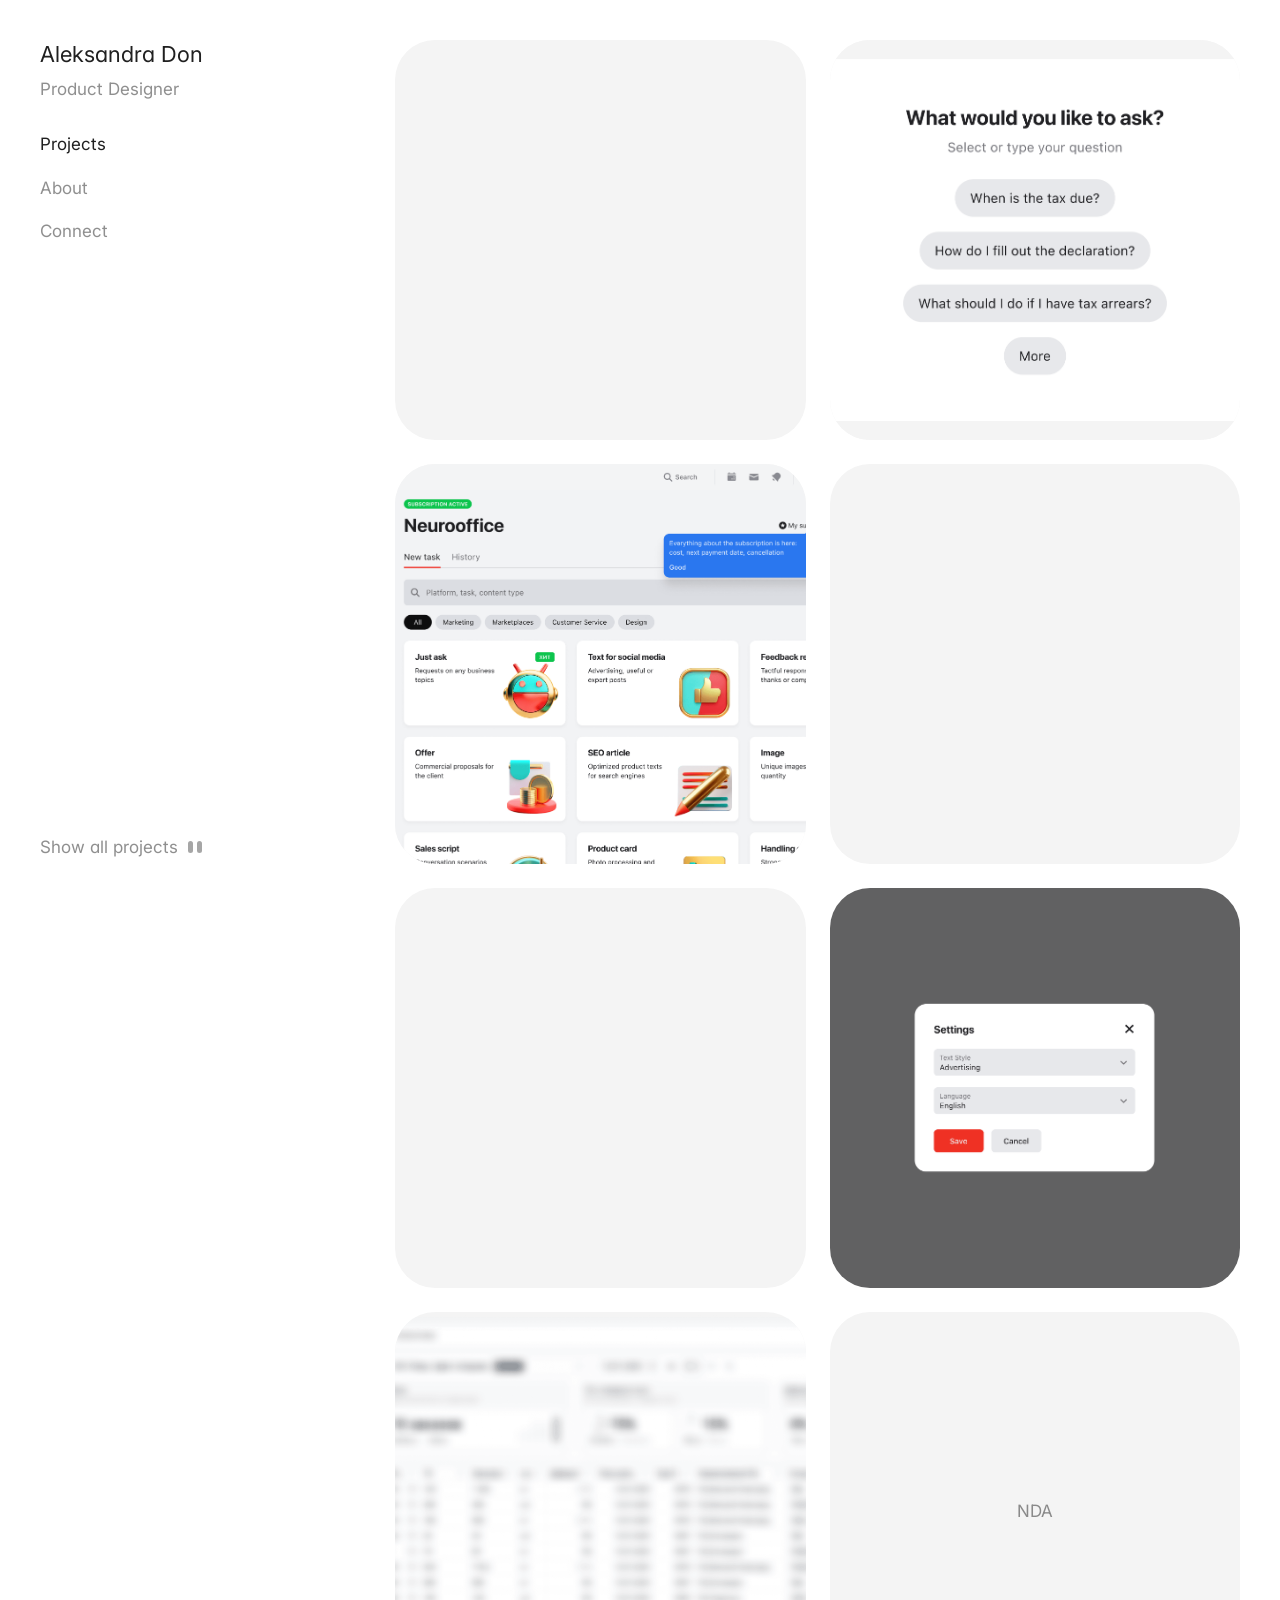
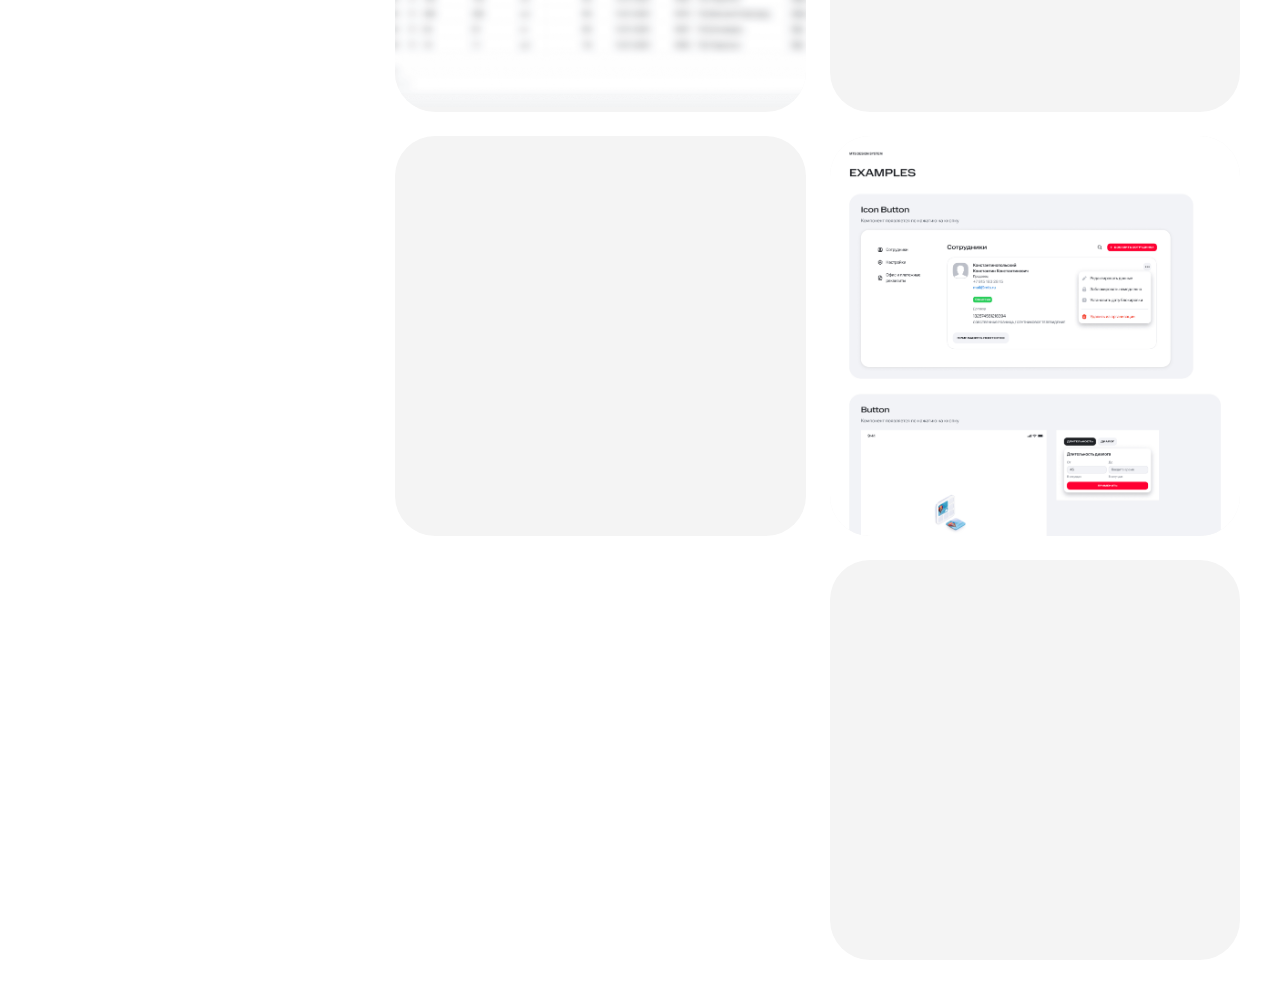
==== index.html @ d57b7e3f "Port portfolio from Framer to static HTML/CSS Rebuild alliedon.com as plain HTML/CSS/JS for GitHub P" ====
<!doctype html>
<html lang="en">
<head>
  <meta charset="utf-8">
  <meta name="viewport" content="width=device-width, initial-scale=1">
  <title>Aleksandra Don</title>
  <meta name="description" content="Aleksandra Don — Product Designer with 5+ years in IT, creating award-winning digital products across AI, banking, fintech, SaaS, telecom, and retail.">
  <link rel="canonical" href="https://alliedon.com/">
  <link rel="icon" href="assets/media/o0QB1AW4fPHKQe18LemVidWaJQ.png">
  <meta property="og:type" content="website">
  <meta property="og:title" content="Aleksandra Don">
  <meta property="og:url" content="https://alliedon.com/">
  <meta name="twitter:card" content="summary_large_image">
  <link rel="preconnect" href="https://fonts.googleapis.com">
  <link rel="preconnect" href="https://fonts.gstatic.com" crossorigin>
  <link rel="stylesheet" href="https://fonts.googleapis.com/css2?family=Inter:wght@400;500;600&display=swap">
  <link rel="stylesheet" href="assets/css/style.css">
</head>
<body>
  <div class="layout">
    <aside class="sidebar">
      <a class="brand" href="./">
        <p class="brand__name">Aleksandra Don</p>
        <p class="brand__role">Product Designer</p>
      </a>
      <nav class="nav">
        <a href="./" aria-current="page">Projects</a>
        <a href="./about">About</a>
        <a href="./connect">Connect</a>
      </nav>
      <div class="sidebar__bottom">
        <div class="all-projects" id="all-projects">
          <ul>
          <li><a href="./neurooffice-integration"><span>Neurooffice. Integration</span><svg class="arrow" viewBox="0 0 10 10" aria-hidden="true"><path d="M2 8 8 2M3.5 2H8v4.5" fill="none" stroke="currentColor" stroke-width="1.3"/></svg><br><span class="meta">Alfa-Bank · 2025</span></a></li>
          <li><a href="./neurooffice-subscription"><span>Neurooffice. Subscription</span><svg class="arrow" viewBox="0 0 10 10" aria-hidden="true"><path d="M2 8 8 2M3.5 2H8v4.5" fill="none" stroke="currentColor" stroke-width="1.3"/></svg><br><span class="meta">Alfa-Bank · 2024</span></a></li>
          <li><a href="./neurooffice-first-launch"><span>Neurooffice. First launch</span><svg class="arrow" viewBox="0 0 10 10" aria-hidden="true"><path d="M2 8 8 2M3.5 2H8v4.5" fill="none" stroke="currentColor" stroke-width="1.3"/></svg><br><span class="meta">Alfa-Bank · 2024</span></a></li>
          <li><a href="./saas-x5"><span>SaaS at X5 Group</span><svg class="arrow" viewBox="0 0 10 10" aria-hidden="true"><path d="M2 8 8 2M3.5 2H8v4.5" fill="none" stroke="currentColor" stroke-width="1.3"/></svg><br><span class="meta">Pinkman · 2023</span></a></li>
          <li><a href="./design-system-mts"><span>Design System at MTS</span><svg class="arrow" viewBox="0 0 10 10" aria-hidden="true"><path d="M2 8 8 2M3.5 2H8v4.5" fill="none" stroke="currentColor" stroke-width="1.3"/></svg><br><span class="meta">Pinkman · 2023</span></a></li>
          <li><a href="./website-yandex"><span>Yandex. Maps API</span><svg class="arrow" viewBox="0 0 10 10" aria-hidden="true"><path d="M2 8 8 2M3.5 2H8v4.5" fill="none" stroke="currentColor" stroke-width="1.3"/></svg><br><span class="meta">Pinkman · 2023</span></a></li>
          </ul>
        </div>
        <button class="toggle" type="button" aria-expanded="false" aria-controls="all-projects">
          <span class="toggle__label">Show all projects</span>
          <span class="eyes" aria-hidden="true"><i></i><i></i></span>
        </button>
      </div>
    </aside>
    <main class="main">
      <div class="projects">
        <a class="project" href="./neurooffice-integration">
          <div class="project__info">
            <div>
              <p class="project__title">Neurooffice. Integration<svg class="arrow" viewBox="0 0 10 10" aria-hidden="true"><path d="M2 8 8 2M3.5 2H8v4.5" fill="none" stroke="currentColor" stroke-width="1.3"/></svg></p>
              <p class="project__meta">Alfa-Bank · 2025</p>
            </div>
            <p class="project__desc">A pre-built front-end solution that surfaces value in context</p>
          </div>
          <div class="card"><video data-autoplay src="assets/media/XNSOhNPNJkphBtdDQxHjcN2d7bk.mp4" muted loop playsinline preload="metadata" aria-label="Neurohelper widget onboarding"></video></div>
          <div class="card"><img src="assets/media/m2IlB1ifg9iGcU8bBzwZjWSWqc.png" alt="Pre-filled suggestions" loading="lazy" decoding="async"></div>
        </a>
        <a class="project" href="./neurooffice-subscription">
          <div class="project__info">
            <div>
              <p class="project__title">Neurooffice. Subscription<svg class="arrow" viewBox="0 0 10 10" aria-hidden="true"><path d="M2 8 8 2M3.5 2H8v4.5" fill="none" stroke="currentColor" stroke-width="1.3"/></svg></p>
              <p class="project__meta">Alfa-Bank · 2025</p>
            </div>
            <p class="project__desc">Reused an existing subscription while creating a new, unified design solution</p>
          </div>
          <div class="card card--top"><img src="assets/media/Y5hXfFVx2pVeU9mkATgSWiGW04.png" alt="Neurooffice main screen" loading="lazy" decoding="async"></div>
          <div class="card"><video data-autoplay src="assets/media/aD5XOGjhaXHEwcovkmZm0OGRg.mp4" muted loop playsinline preload="metadata" aria-label="Subscription status"></video></div>
        </a>
        <a class="project" href="./neurooffice-first-launch">
          <div class="project__info">
            <div>
              <p class="project__title">Neurooffice. First launch<svg class="arrow" viewBox="0 0 10 10" aria-hidden="true"><path d="M2 8 8 2M3.5 2H8v4.5" fill="none" stroke="currentColor" stroke-width="1.3"/></svg></p>
              <p class="project__meta">Alfa-Bank · 2024</p>
            </div>
            <p class="project__desc">The first AI assistant for entrepreneurs released by a major bank</p>
          </div>
          <div class="card"><video data-autoplay src="assets/media/XR9e98kRigrLHrKIsAO0ygyA.mp4" muted loop playsinline preload="metadata" aria-label="Chat with the AI assistant"></video></div>
          <div class="card"><img src="assets/media/PzLWr09lmMW2Z3NQWyFsgYtmhrQ.png" alt="Settings" loading="lazy" decoding="async"></div>
        </a>
        <a class="project" href="./saas-x5">
          <div class="project__info">
            <div>
              <p class="project__title">SaaS at X5 Group<svg class="arrow" viewBox="0 0 10 10" aria-hidden="true"><path d="M2 8 8 2M3.5 2H8v4.5" fill="none" stroke="currentColor" stroke-width="1.3"/></svg></p>
              <p class="project__meta">Pinkman · 2023</p>
            </div>
            <p class="project__desc">Built a new routing and allocation tool</p>
          </div>
          <div class="card"><img src="assets/media/Wcyl3ICM5LLOUt95su3lZ6Dc0.png" alt="Dashboard under NDA" loading="lazy" decoding="async"></div>
          <div class="card card--nda">NDA</div>
        </a>
        <a class="project" href="./design-system-mts">
          <div class="project__info">
            <div>
              <p class="project__title">Design System at MTS<svg class="arrow" viewBox="0 0 10 10" aria-hidden="true"><path d="M2 8 8 2M3.5 2H8v4.5" fill="none" stroke="currentColor" stroke-width="1.3"/></svg></p>
              <p class="project__meta">MTS · 2024</p>
            </div>
            <p class="project__desc">Contributed to a design system of 100+ components</p>
          </div>
          <div class="card"><video data-autoplay src="assets/media/ksz6yS9JbgJQtmUY7zKp3h9gZVs.mp4" muted loop playsinline preload="metadata" aria-label="Component variables in Figma"></video></div>
          <div class="card card--top"><img src="assets/media/TXQ9FqeJgqLDanKipiMxZXnU.png" alt="Design system documentation" loading="lazy" decoding="async"></div>
        </a>
        <a class="project" href="./website-yandex">
          <div class="project__info">
            <div>
              <p class="project__title">Yandex. Maps API<svg class="arrow" viewBox="0 0 10 10" aria-hidden="true"><path d="M2 8 8 2M3.5 2H8v4.5" fill="none" stroke="currentColor" stroke-width="1.3"/></svg></p>
              <p class="project__meta">Pinkman · 2023</p>
            </div>
            <p class="project__desc">A new website with a self-service approach</p>
          </div>
          <div class="card"><img src="assets/media/xk5zmHJSEePzuOVRB2vJxVJq8.png" alt="Yandex Maps API website" loading="lazy" decoding="async"></div>
          <div class="card"><video data-autoplay src="assets/media/uqBArHXqhutcguc9Xy2ak7jnLI.mp4" muted loop playsinline preload="metadata" aria-label="Yandex Maps API website animation"></video></div>
        </a>
      </div>
    </main>
  </div>
  <script src="assets/js/main.js" defer></script>
</body>
</html>
---- assets/css/style.css ----
:root {
  --text: #202020;
  --muted: rgba(32, 32, 32, 0.5);
  --soft: rgba(32, 32, 32, 0.65);
  --card: #f4f4f4;
  --bg: #fff;
  --sidebar: 355px;
  --gap: 24px;
  --radius: 40px;
  --pad: 40px;
  --ease: cubic-bezier(0.44, 0, 0.2, 1);
}

*,
*::before,
*::after { box-sizing: border-box; }

html { -webkit-text-size-adjust: 100%; }

body {
  margin: 0;
  background: var(--bg);
  color: var(--text);
  font-family: "Inter", system-ui, -apple-system, sans-serif;
  font-size: 17px;
  line-height: 1.5;
  -webkit-font-smoothing: antialiased;
  font-feature-settings: "cv11";
}

a { color: inherit; text-decoration: none; }
img, video { display: block; max-width: 100%; }
p { margin: 0; }
ul { margin: 0; padding: 0; }

/* ---------- Layout ---------- */

.layout {
  display: grid;
  grid-template-columns: var(--sidebar) 1fr;
  min-height: 100vh;
}

.sidebar {
  position: sticky;
  top: 0;
  height: 100vh;
  display: flex;
  flex-direction: column;
  padding: var(--pad);
}

.brand__name { font-size: 22px; line-height: 1.3; }
.brand__role { font-size: 17px; color: var(--muted); margin-top: 8px; }

.nav {
  display: flex;
  flex-direction: column;
  gap: 18px;
  margin-top: 30px;
}

.nav a { color: var(--muted); transition: color 0.2s; }
.nav a:hover,
.nav a[aria-current="page"] { color: var(--text); }

.sidebar__bottom { margin-top: auto; }

/* ---------- "Show all projects" ---------- */

.all-projects {
  display: grid;
  grid-template-rows: 0fr;
  opacity: 0;
  transition: grid-template-rows 0.5s var(--ease), opacity 0.4s var(--ease);
}
.all-projects > ul { overflow: hidden; list-style: none; }
.sidebar.is-open .all-projects { grid-template-rows: 1fr; opacity: 1; }

.all-projects li { padding-bottom: 12px; }
.all-projects li:last-child { padding-bottom: 36px; }
.all-projects a { display: block; }
.all-projects a:hover .arrow { transform: translate(2px, -2px); }
.all-projects .meta { color: var(--muted); }

.toggle {
  display: inline-flex;
  align-items: center;
  gap: 10px;
  padding: 0;
  border: 0;
  background: none;
  font: inherit;
  color: var(--muted);
  cursor: pointer;
  transition: color 0.2s;
}
.toggle:hover { color: var(--text); }

.eyes { display: inline-flex; gap: 4px; }
.eyes i {
  width: 5px;
  height: 12px;
  border-radius: 25px;
  background: currentColor;
  opacity: 0.8;
  animation: blink 5s infinite;
  transition: height 0.3s var(--ease);
}
.sidebar.is-open .eyes i { height: 2px; animation: none; }

@keyframes blink {
  0%, 92%, 100% { transform: scaleY(1); }
  95% { transform: scaleY(0.1); }
}

.arrow {
  display: inline-block;
  width: 9px;
  height: 9px;
  margin-left: 4px;
  vertical-align: 1px;
  transition: transform 0.2s var(--ease);
}

/* ---------- Main ---------- */

.main {
  min-width: 0;
  padding: var(--pad) var(--pad) var(--pad) 40px;
}

/* ---------- Cards ---------- */

.card {
  position: relative;
  overflow: hidden;
  border-radius: var(--radius);
  background: var(--card);
  aspect-ratio: 3 / 2;
  /* Safari: keep rounded corners while children animate */
  isolation: isolate;
}

.card > img,
.card > video {
  width: 100%;
  height: 100%;
  object-fit: cover;
}

.card--top > img,
.card--top > video { object-position: top; }
.card--bottom > img { object-position: bottom; }
.card--contain > img { object-fit: contain; padding: 24px; }
.card--zoom > img { transform: scale(1.7); }
.card--dark { background: radial-gradient(120% 90% at 50% 100%, #6b221c 0%, #2a1311 55%, #140d0c 100%); }
.card--dark > img { object-fit: contain; padding: 12% 6%; }

.card--nda {
  display: grid;
  place-items: center;
  color: var(--muted);
}

/* ---------- Home: project rows ---------- */

.projects { display: flex; flex-direction: column; gap: var(--gap); }

.project {
  display: flex;
  gap: var(--gap);
  height: 400px;
}

.project__info {
  flex: 0 0 0;
  margin-right: calc(var(--gap) * -1);
  overflow: hidden;
  display: flex;
  flex-direction: column;
  justify-content: space-between;
  opacity: 0;
  transition: flex-basis 0.5s var(--ease), margin 0.5s var(--ease), opacity 0.3s var(--ease);
}
.project__info > * { width: 235px; }

.project__title { font-size: 17px; }
.project__meta { color: var(--muted); margin-top: 4px; }
.project__desc { color: var(--muted); }

.project .card {
  flex: 1 1 0;
  aspect-ratio: auto;
  height: 100%;
  min-width: 0;
}

@media (hover: hover) {
  .project:hover .project__info {
    flex-basis: 235px;
    margin-right: 0;
    opacity: 1;
  }
}

/* ---------- Case study ---------- */

.back {
  display: inline-flex;
  align-items: center;
  gap: 6px;
  margin-top: 6px;
}
.back svg { width: 12px; height: 12px; transition: transform 0.2s var(--ease); }
.back:hover svg { transform: translateX(-3px); }

.case-head { margin-top: 40px; }
.case-head h1 { font-size: 22px; font-weight: 400; margin: 0; line-height: 1.3; }
.case-head p { margin-top: 6px; }
.case-head a { color: var(--muted); transition: color 0.2s; }
.case-head a:hover { color: var(--text); }

.prose { max-width: 800px; }
.prose h2 {
  font-size: 22px;
  font-weight: 500;
  line-height: 1.3;
  margin: 72px 0 20px;
}
.prose p + p,
.prose p + ul,
.prose ul + p { margin-top: 20px; }
.prose p + ul.tight { margin-top: 0; }
.prose ul { padding-left: 32px; }
.prose li::marker { font-size: 0.8em; }
.u { text-decoration: underline; text-underline-offset: 3px; color: var(--muted); }

.section { margin-top: 72px; }
.section__title { font-size: 17px; }
.section__sub { color: var(--muted); margin-top: 4px; }

.pair {
  display: grid;
  grid-template-columns: 1fr 1fr;
  gap: var(--gap);
  margin-top: 28px;
}

.duo {
  display: grid;
  grid-template-columns: 1fr 1fr;
  gap: 12px;
  padding: 24px 24px 0;
}
.duo img { width: 100%; height: auto; border-radius: 16px 16px 0 0; }

/* ---------- About ---------- */

.page-title { font-size: 22px; font-weight: 400; margin: 0 0 20px; line-height: 1.3; }

.about-intro { max-width: 800px; }
.about-intro p + p { margin-top: 20px; }

.photos { margin-top: 28px; }

.experience { margin-top: 64px; max-width: 1000px; }
.job { margin-top: 28px; }
.job__head { display: flex; justify-content: space-between; gap: 16px; }
.job__desc { color: var(--muted); font-style: italic; max-width: 680px; margin-top: 8px; }
.job__role { margin-top: 8px; }
.job__role span { color: var(--muted); }
.job ul { color: var(--muted); max-width: 680px; margin-top: 20px; padding-left: 32px; }
.job li::marker { font-size: 0.8em; }
.job li b { color: var(--soft); font-weight: 600; }
.job a { text-decoration: underline; text-underline-offset: 3px; }

/* ---------- Connect ---------- */

.connect-intro { max-width: 800px; }
.contacts {
  display: grid;
  grid-template-columns: 128px auto;
  gap: 16px 0;
  margin-top: 56px;
  justify-content: start;
}
.contacts dt { color: var(--muted); }
.contacts dd { margin: 0; }
.contacts a { color: var(--muted); transition: color 0.2s; }
.contacts a:hover { color: var(--text); }
.contacts a:hover .arrow { transform: translate(2px, -2px); }

/* ---------- 404 ---------- */

.notfound p + p { margin-top: 12px; }
.notfound a { text-decoration: underline; text-underline-offset: 3px; }

/* ---------- Tablet & mobile ---------- */

@media (max-width: 1100px) {
  :root { --sidebar: 260px; }
  .project { height: 320px; }
}

@media (max-width: 809px) {
  :root { --pad: 20px; --radius: 28px; --gap: 16px; }

  body { font-size: 16px; }

  .layout { display: block; }

  .sidebar {
    position: static;
    height: auto;
    padding: 28px var(--pad) 0;
  }

  .nav { flex-direction: row; gap: 24px; margin-top: 24px; }

  .sidebar__bottom { display: none; }

  .main { padding: 32px var(--pad) 48px; }

  .projects { gap: 48px; }

  .project { flex-direction: column; height: auto; gap: 12px; }
  .project__info {
    flex: none;
    margin: 0 0 8px;
    opacity: 1;
    overflow: visible;
  }
  .project__info > * { width: auto; }
  .project__desc { margin-top: 8px; }
  .project .card { flex: none; height: auto; aspect-ratio: 5 / 4; }

  .pair { grid-template-columns: 1fr; gap: 12px; }

  .prose h2 { font-size: 20px; margin-top: 56px; }
  .section { margin-top: 56px; }

  .job__head { flex-direction: column; gap: 0; }
  .job__head span:last-child { color: var(--muted); }

  .contacts { grid-template-columns: 96px auto; }
}

@media (prefers-reduced-motion: reduce) {
  *, *::before, *::after { transition: none !important; animation: none !important; }
}
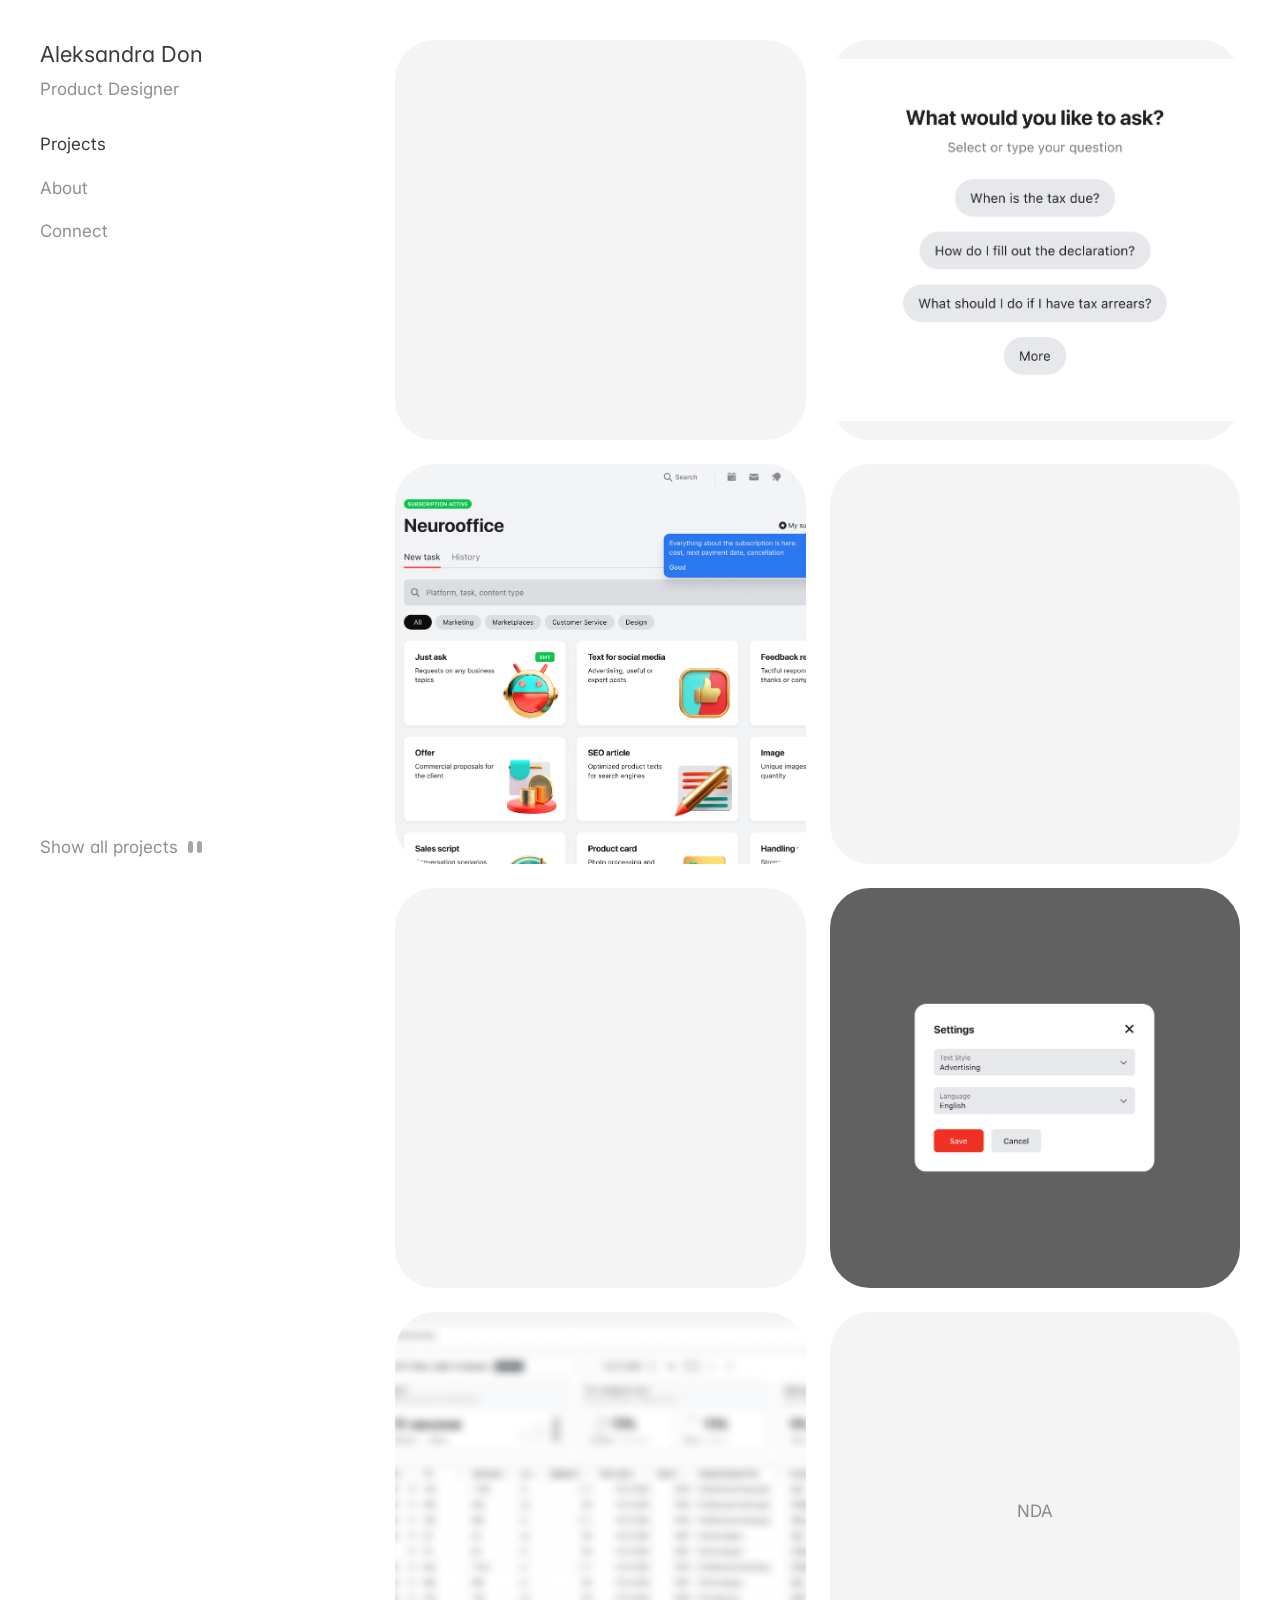
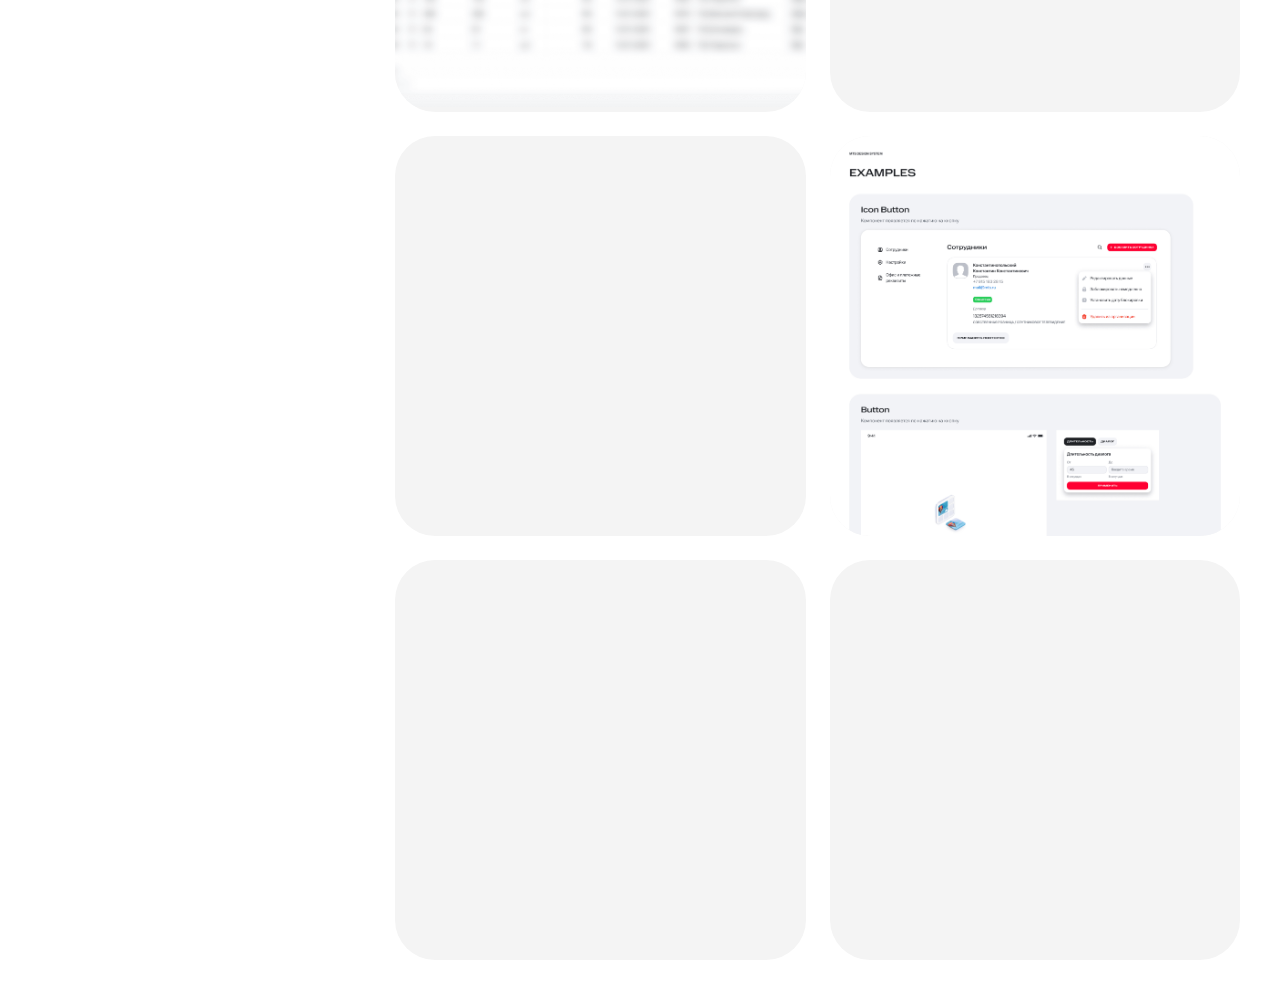
==== commit 83487166: "Match original hover states for case links Sidebar project list: only the title is a link and fades " ====
--- a/index.html
+++ b/index.html
@@ -31,12 +31,12 @@
       <div class="sidebar__bottom">
         <div class="all-projects" id="all-projects">
           <ul>
-          <li><a href="./neurooffice-integration"><span>Neurooffice. Integration</span><svg class="arrow" viewBox="0 0 10 10" aria-hidden="true"><path d="M2 8 8 2M3.5 2H8v4.5" fill="none" stroke="currentColor" stroke-width="1.3"/></svg><br><span class="meta">Alfa-Bank · 2025</span></a></li>
-          <li><a href="./neurooffice-subscription"><span>Neurooffice. Subscription</span><svg class="arrow" viewBox="0 0 10 10" aria-hidden="true"><path d="M2 8 8 2M3.5 2H8v4.5" fill="none" stroke="currentColor" stroke-width="1.3"/></svg><br><span class="meta">Alfa-Bank · 2024</span></a></li>
-          <li><a href="./neurooffice-first-launch"><span>Neurooffice. First launch</span><svg class="arrow" viewBox="0 0 10 10" aria-hidden="true"><path d="M2 8 8 2M3.5 2H8v4.5" fill="none" stroke="currentColor" stroke-width="1.3"/></svg><br><span class="meta">Alfa-Bank · 2024</span></a></li>
-          <li><a href="./saas-x5"><span>SaaS at X5 Group</span><svg class="arrow" viewBox="0 0 10 10" aria-hidden="true"><path d="M2 8 8 2M3.5 2H8v4.5" fill="none" stroke="currentColor" stroke-width="1.3"/></svg><br><span class="meta">Pinkman · 2023</span></a></li>
-          <li><a href="./design-system-mts"><span>Design System at MTS</span><svg class="arrow" viewBox="0 0 10 10" aria-hidden="true"><path d="M2 8 8 2M3.5 2H8v4.5" fill="none" stroke="currentColor" stroke-width="1.3"/></svg><br><span class="meta">Pinkman · 2023</span></a></li>
-          <li><a href="./website-yandex"><span>Yandex. Maps API</span><svg class="arrow" viewBox="0 0 10 10" aria-hidden="true"><path d="M2 8 8 2M3.5 2H8v4.5" fill="none" stroke="currentColor" stroke-width="1.3"/></svg><br><span class="meta">Pinkman · 2023</span></a></li>
+          <li><a href="./neurooffice-integration">Neurooffice. Integration<svg class="arrow" viewBox="0 0 10 10" aria-hidden="true"><path d="M2 8 8 2M3.5 2H8v4.5" fill="none" stroke="currentColor" stroke-width="1.3"/></svg></a><p class="meta">Alfa-Bank · 2025</p></li>
+          <li><a href="./neurooffice-subscription">Neurooffice. Subscription<svg class="arrow" viewBox="0 0 10 10" aria-hidden="true"><path d="M2 8 8 2M3.5 2H8v4.5" fill="none" stroke="currentColor" stroke-width="1.3"/></svg></a><p class="meta">Alfa-Bank · 2024</p></li>
+          <li><a href="./neurooffice-first-launch">Neurooffice. First launch<svg class="arrow" viewBox="0 0 10 10" aria-hidden="true"><path d="M2 8 8 2M3.5 2H8v4.5" fill="none" stroke="currentColor" stroke-width="1.3"/></svg></a><p class="meta">Alfa-Bank · 2024</p></li>
+          <li><a href="./saas-x5">SaaS at X5 Group<svg class="arrow" viewBox="0 0 10 10" aria-hidden="true"><path d="M2 8 8 2M3.5 2H8v4.5" fill="none" stroke="currentColor" stroke-width="1.3"/></svg></a><p class="meta">Pinkman · 2023</p></li>
+          <li><a href="./design-system-mts">Design System at MTS<svg class="arrow" viewBox="0 0 10 10" aria-hidden="true"><path d="M2 8 8 2M3.5 2H8v4.5" fill="none" stroke="currentColor" stroke-width="1.3"/></svg></a><p class="meta">Pinkman · 2023</p></li>
+          <li><a href="./website-yandex">Yandex. Maps API<svg class="arrow" viewBox="0 0 10 10" aria-hidden="true"><path d="M2 8 8 2M3.5 2H8v4.5" fill="none" stroke="currentColor" stroke-width="1.3"/></svg></a><p class="meta">Pinkman · 2023</p></li>
           </ul>
         </div>
         <button class="toggle" type="button" aria-expanded="false" aria-controls="all-projects">
--- a/assets/css/style.css
+++ b/assets/css/style.css
@@ -1,5 +1,5 @@
 :root {
-  --text: #202020;
+  --text: rgba(32, 32, 32, 0.88);
   --muted: rgba(32, 32, 32, 0.5);
   --soft: rgba(32, 32, 32, 0.65);
   --card: #f4f4f4;
@@ -77,11 +77,11 @@
 .all-projects > ul { overflow: hidden; list-style: none; }
 .sidebar.is-open .all-projects { grid-template-rows: 1fr; opacity: 1; }
 
-.all-projects li { padding-bottom: 12px; }
+.all-projects li { line-height: 1.2; padding-bottom: 18px; }
 .all-projects li:last-child { padding-bottom: 36px; }
-.all-projects a { display: block; }
-.all-projects a:hover .arrow { transform: translate(2px, -2px); }
-.all-projects .meta { color: var(--muted); }
+.all-projects a { display: inline-block; transition: color 0.2s; }
+.all-projects a:hover { color: var(--muted); }
+.all-projects .meta { margin-top: 8px; }
 
 .toggle {
   display: inline-flex;
@@ -95,7 +95,9 @@
   cursor: pointer;
   transition: color 0.2s;
 }
-.toggle:hover { color: var(--text); }
+.toggle:hover,
+.sidebar.is-open .toggle { color: var(--text); }
+.sidebar.is-open .toggle:hover { color: var(--muted); }
 
 .eyes { display: inline-flex; gap: 4px; }
 .eyes i {
@@ -211,7 +213,9 @@
   align-items: center;
   gap: 6px;
   margin-top: 6px;
-}
+  transition: color 0.2s;
+}
+.back:hover { color: var(--muted); }
 .back svg { width: 12px; height: 12px; transition: transform 0.2s var(--ease); }
 .back:hover svg { transform: translateX(-3px); }
 
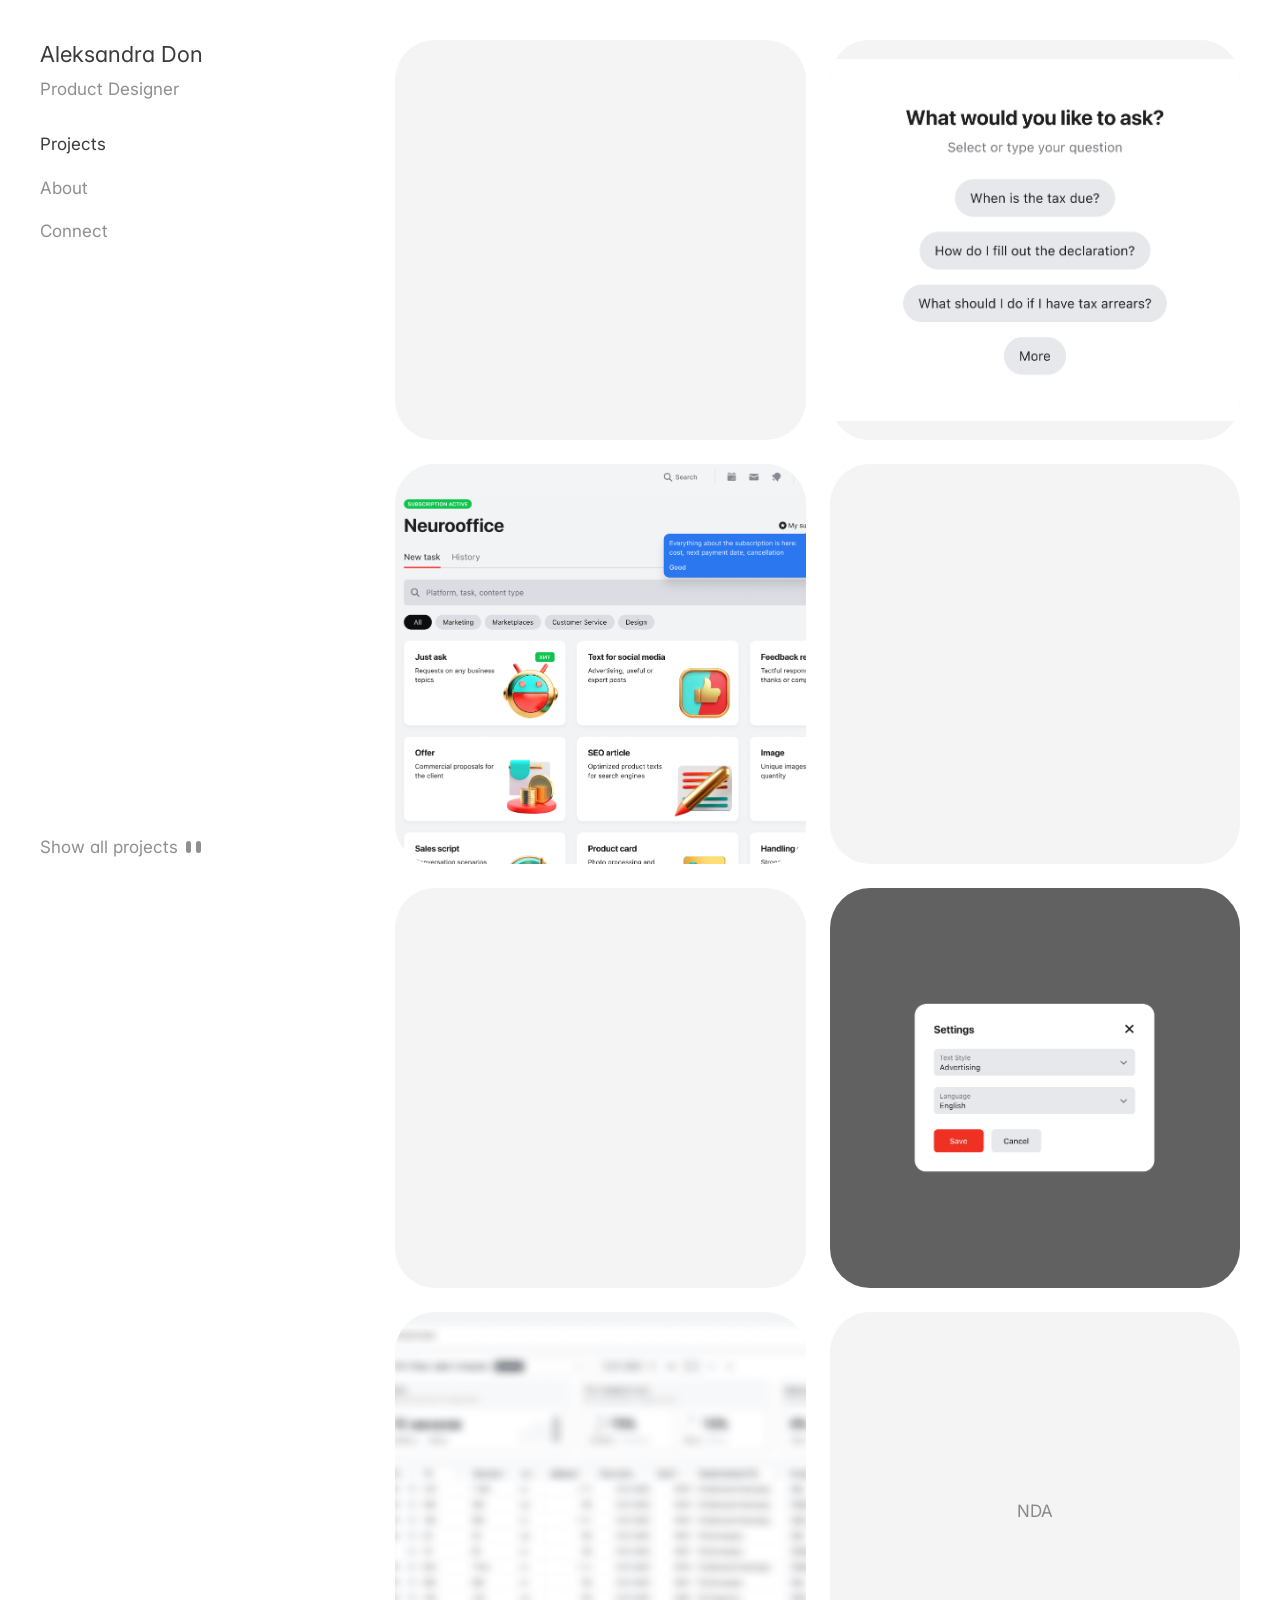
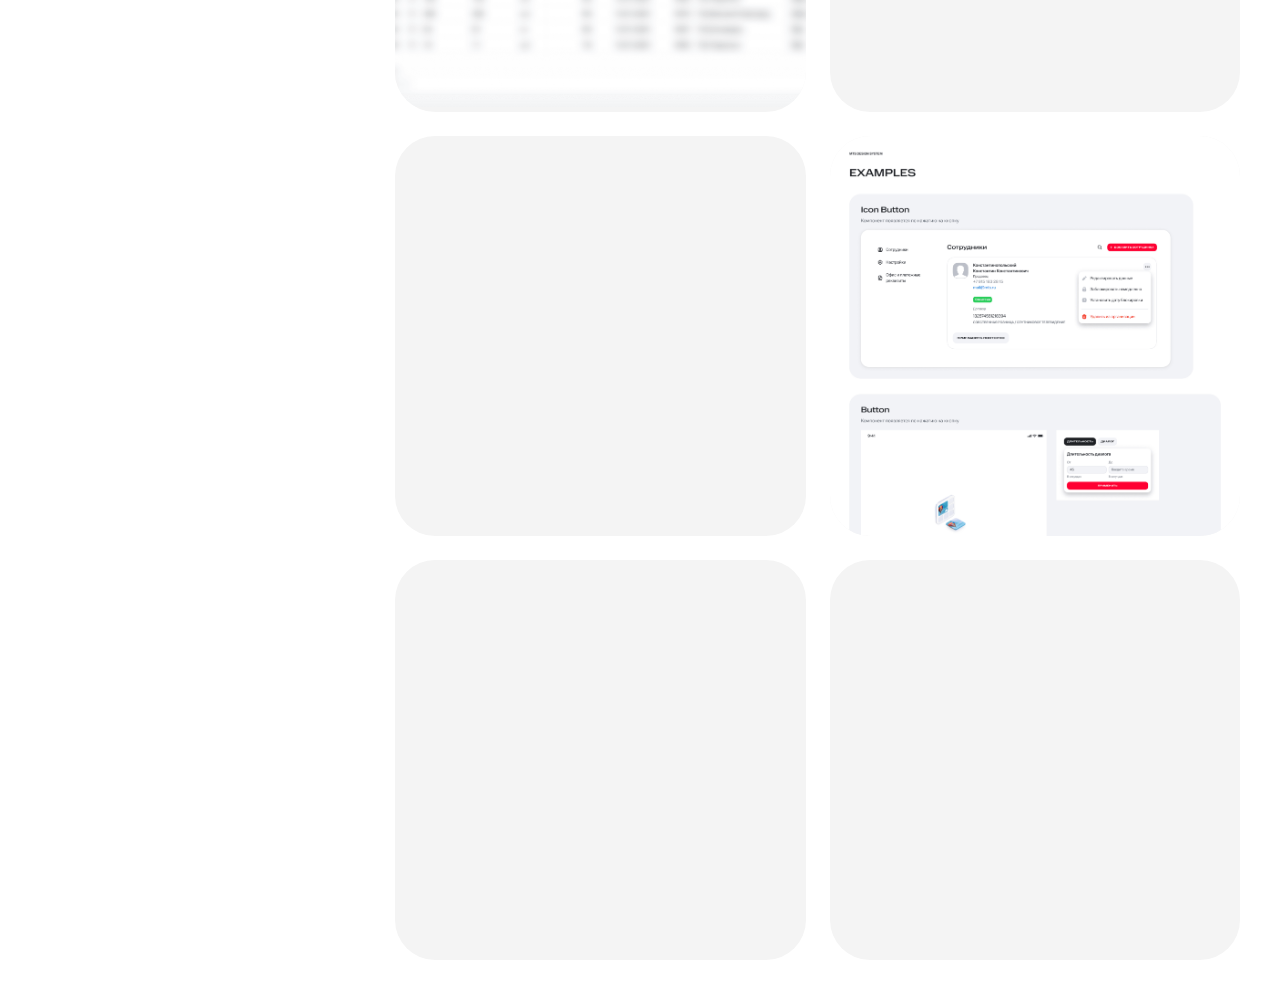
==== commit 056d8c90: "Recreate Framer eyes animation on 'Show all projects' Eyes darken and blink twice on hover; while th" ====
--- a/index.html
+++ b/index.html
@@ -41,7 +41,10 @@
         </div>
         <button class="toggle" type="button" aria-expanded="false" aria-controls="all-projects">
           <span class="toggle__label">Show all projects</span>
-          <span class="eyes" aria-hidden="true"><i></i><i></i></span>
+          <span class="eyes" aria-hidden="true">
+            <span class="eyes__open"><i></i><i></i></span>
+            <svg class="eyes__closed" viewBox="0 0 16 22"><path d="M0 12C2.094 13.495 4.906 13.495 7 12M9.19 12C11.284 13.495 14.097 13.495 16.19 12" fill="none" stroke="currentColor" stroke-linecap="round"/><path d="M0.046 14.007C-0.072 14.257 0.035 14.555 0.285 14.673C0.534 14.791 0.832 14.684 0.95 14.434L0.498 14.221ZM2.956 15.086C2.956 15.363 3.18 15.586 3.456 15.586C3.732 15.586 3.956 15.363 3.956 15.086L3.456 15.086ZM5.921 14.49C6.069 14.723 6.379 14.791 6.611 14.642C6.844 14.493 6.912 14.184 6.764 13.952L6.342 14.221ZM1.111 12.922L0.659 12.708L0.046 14.007L0.498 14.221L0.95 14.434L1.563 13.135ZM3.456 13.174L2.956 13.174L2.956 15.086L3.456 15.086L3.956 15.086L3.956 13.174ZM5.513 12.922L5.091 13.191L5.921 14.49L6.342 14.221L6.764 13.952L5.934 12.653ZM9.236 14.007C9.118 14.257 9.225 14.555 9.475 14.673C9.725 14.791 10.023 14.684 10.141 14.434L9.688 14.221ZM12.147 15.086C12.147 15.363 12.37 15.586 12.647 15.586C12.923 15.586 13.147 15.363 13.147 15.086L12.647 15.086ZM15.111 14.49C15.26 14.723 15.569 14.791 15.802 14.642C16.034 14.493 16.103 14.184 15.954 13.952L15.533 14.221ZM10.302 12.922L9.85 12.708L9.236 14.007L9.688 14.221L10.141 14.434L10.754 13.135ZM12.647 13.174L12.147 13.174L12.147 15.086L12.647 15.086L13.147 15.086L13.147 13.174ZM14.703 12.922L14.282 13.191L15.111 14.49L15.533 14.221L15.954 13.952L15.124 12.653Z" fill="currentColor"/></svg>
+          </span>
         </button>
       </div>
     </aside>
--- a/assets/css/style.css
+++ b/assets/css/style.css
@@ -86,7 +86,7 @@
 .toggle {
   display: inline-flex;
   align-items: center;
-  gap: 10px;
+  gap: 8px;
   padding: 0;
   border: 0;
   background: none;
@@ -97,23 +97,61 @@
 }
 .toggle:hover,
 .sidebar.is-open .toggle { color: var(--text); }
-.sidebar.is-open .toggle:hover { color: var(--muted); }
-
-.eyes { display: inline-flex; gap: 4px; }
-.eyes i {
+
+/* Eyes: open by default, blink twice on hover, closed while the list is open */
+.eyes {
+  position: relative;
+  flex: none;
+  width: 16px;
+  height: 22px;
+  color: var(--muted);
+  transition: color 0.2s;
+}
+.toggle:hover .eyes { color: var(--text); }
+.sidebar.is-open .eyes { color: var(--muted); }
+
+.eyes__open {
+  position: absolute;
+  top: 5px;
+  left: 0;
+  display: flex;
+  gap: 5px;
+}
+.eyes__open i {
   width: 5px;
   height: 12px;
   border-radius: 25px;
   background: currentColor;
-  opacity: 0.8;
-  animation: blink 5s infinite;
-  transition: height 0.3s var(--ease);
-}
-.sidebar.is-open .eyes i { height: 2px; animation: none; }
-
-@keyframes blink {
-  0%, 92%, 100% { transform: scaleY(1); }
-  95% { transform: scaleY(0.1); }
+}
+
+.eyes__closed {
+  position: absolute;
+  inset: 0;
+  width: 100%;
+  height: 100%;
+  overflow: visible;
+  opacity: 0;
+}
+
+.toggle:hover .eyes__open { animation: eyes-open 0.4s linear; }
+.toggle:hover .eyes__closed { animation: eyes-closed 0.4s linear; }
+.sidebar.is-open .eyes__open { opacity: 0; animation: none; }
+.sidebar.is-open .eyes__closed { opacity: 1; animation: none; }
+
+/* 150ms open → 85ms closed → 80ms open → 85ms closed → open */
+@keyframes eyes-open {
+  0%, 37.4% { opacity: 1; }
+  37.5%, 58.7% { opacity: 0; }
+  58.8%, 78.7% { opacity: 1; }
+  78.8%, 99.9% { opacity: 0; }
+  100% { opacity: 1; }
+}
+@keyframes eyes-closed {
+  0%, 37.4% { opacity: 0; }
+  37.5%, 58.7% { opacity: 1; }
+  58.8%, 78.7% { opacity: 0; }
+  78.8%, 99.9% { opacity: 1; }
+  100% { opacity: 0; }
 }
 
 .arrow {
@@ -186,8 +224,10 @@
   transition: flex-basis 0.5s var(--ease), margin 0.5s var(--ease), opacity 0.3s var(--ease);
 }
 .project__info > * { width: 235px; }
-
-.project__title { font-size: 17px; }
+.project__info > div > * { width: auto; }
+
+.project__title { display: inline-block; font-size: 17px; transition: color 0.2s; }
+.project__title:hover { color: var(--muted); }
 .project__meta { color: var(--muted); margin-top: 4px; }
 .project__desc { color: var(--muted); }
 
